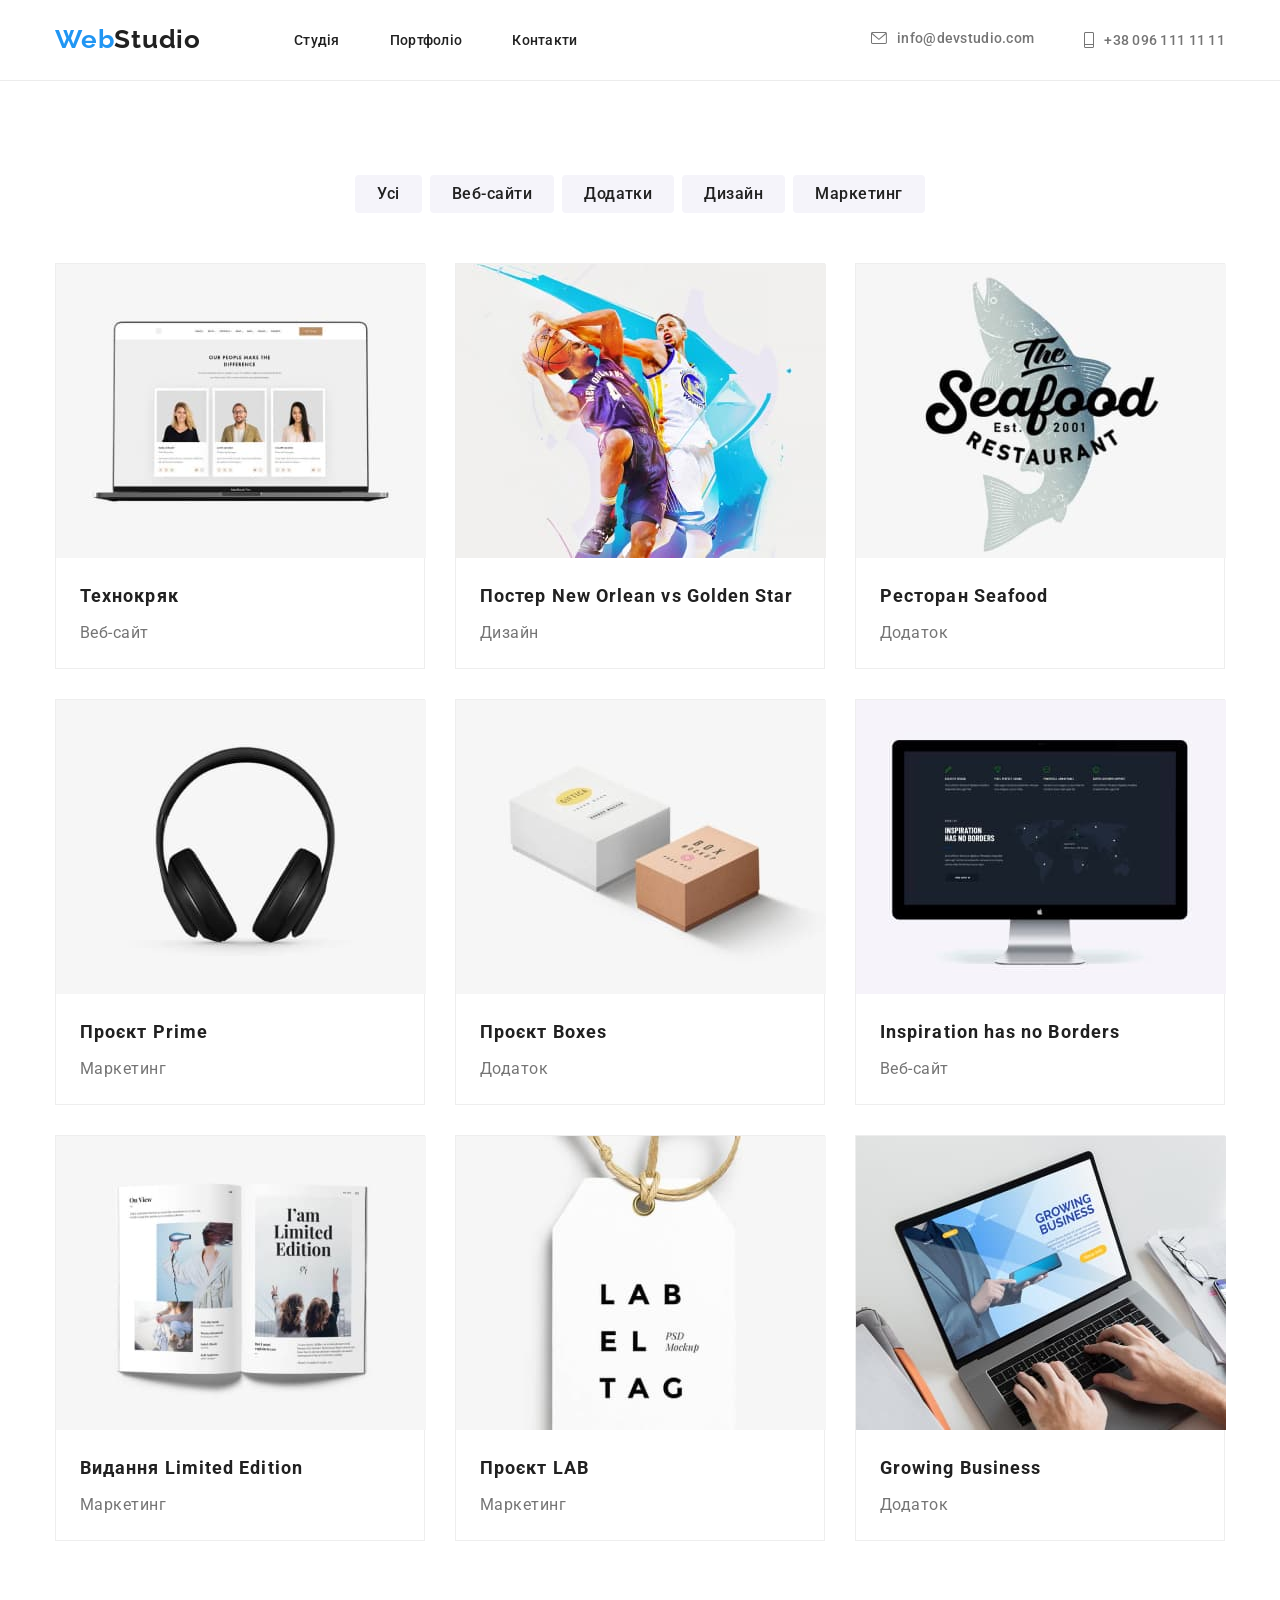
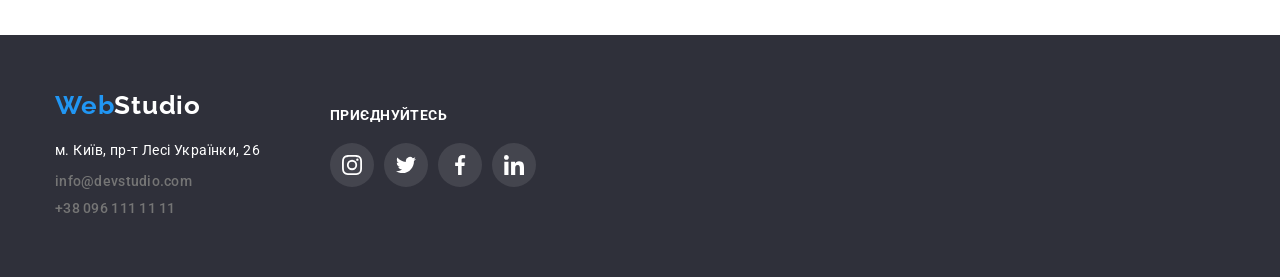
==== portfolio.html @ 26a6e017 "Створення перших файлів Присутній баг на першій сторінці з іконкою закривання модалки" ====
<!DOCTYPE html>
<html lang="uk">
  <head>
    <meta charset="UTF-8" />
    <meta http-equiv="X-UA-Compatible" content="IE=edge" />
    <meta name="viewport" content="width=device-width, initial-scale=1.0" />
    <link rel="preconnect" href="https://fonts.googleapis.com" />
    <link rel="preconnect" href="https://fonts.gstatic.com" crossorigin />
    <link
      href="https://fonts.googleapis.com/css2?family=Raleway:wght@700&family=Roboto:wght@400;500;700;900&display=swap"
      rel="stylesheet"
    />

    <title>Партфоліо</title>
    <link
      rel="stylesheet"
      href="https://cdnjs.cloudflare.com/ajax/libs/modern-normalize/1.1.0/modern-normalize.min.css"
    />
    <link rel="stylesheet" href="./css/style.css" />
  </head>
  <body>
    <!----------------------------------Шапка сайту---------------------------->
    <header class="header">
      <div class="container page-header">
        <a href="./index.html" class="logo"
          ><span class="web">Web</span>Studio</a
        >
        <nav class="site-nav">
          <ul class="list">
            <li class="nav-item">
              <a href="./index.html" class="link nav-link">Студія</a>
            </li>
            <li class="nav-item">
              <a href="./portfolio.html" class="link nav-link">Портфоліо</a>
            </li>
            <li class="nav-item">
              <a href="#" class="link nav-link">Контакти</a>
            </li>
          </ul>
        </nav>
        <ul class="contacts list">
          <li class="contacts-item">
            <a href="mailto:info@devstudio.com" class="contacts-link link">
              <svg class="icon-envelope" width="16" height="12">
                <use href="./images/symbol-defs.svg#envelope"></use>
              </svg>
              info@devstudio.com
            </a>
          </li>
          <li class="contacts-item">
            <a href="tel:+380961111111" class="contacts-link link">
              <svg class="icon-phone" width="10" height="16">
                <use href="./images/symbol-defs.svg#phone"></use>
              </svg>
              +38 096 111 11 11
            </a>
          </li>
        </ul>
      </div>
    </header>
    <!----------------------------------Основний контент---------------------------->
    <main>
      <!----------------------------------Портфоліо---------------------------->
      <h1 class="visually-hidden">Роботи студії</h1>
      <section class="portfolio section">
        <div class="container">
          <h2 class="visually-hidden">Фільтр робіт</h2>
          <ul class="portfolio-list list">
            <li class="portfolio-item">
              <a class="portfolio-link" href="#">Усі</a>
            </li>
            <li class="portfolio-item">
              <a class="portfolio-link" href="#">Веб-сайти</a>
            </li>
            <li class="portfolio-item">
              <a class="portfolio-link" href="#">Додатки</a>
            </li>
            <li class="portfolio-item">
              <a class="portfolio-link" href="#">Дизайн</a>
            </li>
            <li class="portfolio-item">
              <a class="portfolio-link" href="#">Маркетинг</a>
            </li>
          </ul>

          <!----------------------------------Приклад робіт---------------------------->
          <h2 class="visually-hidden">Приклад робіт</h2>

          <ul class="work-list list">
            <li class="work-item">
              <a class="work-link" href="#">
                <div class="thumb">
                  <img
                    class="work-photo"
                    src="./images/work-1.jpg"
                    alt="Приклад роботи веб-сайта"
                    width="370"
                    height="294"
                  />
                  <div class="overlay">
                    <p class="overlay-text">
                      Ресурс пропонує комплексні пропозиції з різним рівнем
                      функціоналу та сервісів. Все це дозволить відвідувачу
                      отримати вичерпні відомості про компанію чи приватну
                      особу.
                    </p>
                  </div>
                </div>
                <h3 class="work-title">Технокряк</h3>
                <p class="work-text">Веб-сайт</p>
              </a>
            </li>
            <li class="work-item">
              <a class="work-link" href="#">
                <div class="thumb">
                  <img
                    class="work-photo"
                    src="./images/work-2.jpg"
                    alt="Приклад роботи дизайна"
                    width="370"
                    height="294"
                  />
                  <div class="overlay">
                    <p class="overlay-text">
                      Ресурс пропонує комплексні пропозиції з різним рівнем
                      функціоналу та сервісів. Все це дозволить відвідувачу
                      отримати вичерпні відомості про компанію чи приватну
                      особу.
                    </p>
                  </div>
                </div>
                <h3 class="work-title">
                  Постер <span lang="en">New Orlean vs Golden Star</span>
                </h3>
                <p class="work-text">Дизайн</p>
              </a>
            </li>
            <li class="work-item">
              <a class="work-link" href="#">
                <div class="thumb">
                  <img
                    class="work-photo"
                    src="./images/work-3.jpg"
                    alt="Приклад роботи додатока"
                    width="370"
                    height="294"
                  />
                  <div class="overlay">
                    <p class="overlay-text">
                      Ресурс пропонує комплексні пропозиції з різним рівнем
                      функціоналу та сервісів. Все це дозволить відвідувачу
                      отримати вичерпні відомості про компанію чи приватну
                      особу.
                    </p>
                  </div>
                </div>
                <h3 class="work-title">
                  Ресторан <span lang="en">Seafood</span>
                </h3>
                <p class="work-text">Додаток</p>
              </a>
            </li>
            <li class="work-item">
              <a class="work-link" href="#">
                <div class="thumb">
                  <img
                    class="work-photo"
                    src="./images/work-4.jpg"
                    alt="Приклад роботи маркетинга"
                    width="370"
                    height="294"
                  />
                  <div class="overlay">
                    <p class="overlay-text">
                      Ресурс пропонує комплексні пропозиції з різним рівнем
                      функціоналу та сервісів. Все це дозволить відвідувачу
                      отримати вичерпні відомості про компанію чи приватну
                      особу.
                    </p>
                  </div>
                </div>
                <h3 class="work-title">Проєкт <span lang="en">Prime</span></h3>
                <p class="work-text">Маркетинг</p>
              </a>
            </li>
            <li class="work-item">
              <a class="work-link" href="#">
                <div class="thumb">
                  <img
                    class="work-photo"
                    src="./images/work-5.jpg"
                    alt="Приклад роботи додатока"
                    width="370"
                    height="294"
                  />
                  <div class="overlay">
                    <p class="overlay-text">
                      Ресурс пропонує комплексні пропозиції з різним рівнем
                      функціоналу та сервісів. Все це дозволить відвідувачу
                      отримати вичерпні відомості про компанію чи приватну
                      особу.
                    </p>
                  </div>
                </div>
                <h3 class="work-title">Проєкт <span lang="en">Boxes</span></h3>
                <p class="work-text">Додаток</p>
              </a>
            </li>
            <li class="work-item">
              <a class="work-link" href="#">
                <div class="thumb">
                  <img
                    class="work-photo"
                    src="./images/work-6.jpg"
                    alt="Приклад роботи"
                    width="370"
                  />
                  <div class="overlay">
                    <p class="overlay-text">
                      Ресурс пропонує комплексні пропозиції з різним рівнем
                      функціоналу та сервісів. Все це дозволить відвідувачу
                      отримати вичерпні відомості про компанію чи приватну
                      особу.
                    </p>
                  </div>
                </div>
                <h3 class="work-title" lang="en">Inspiration has no Borders</h3>
                <p class="work-text">Веб-сайт</p>
              </a>
            </li>
            <li class="work-item">
              <a class="work-link" href="#">
                <div class="thumb">
                  <img
                    class="work-photo"
                    src="./images/work-7.jpg"
                    alt="Приклад роботи дизайна"
                    width="370"
                    height="294"
                  />
                  <div class="overlay">
                    <p class="overlay-text">
                      Ресурс пропонує комплексні пропозиції з різним рівнем
                      функціоналу та сервісів. Все це дозволить відвідувачу
                      отримати вичерпні відомості про компанію чи приватну
                      особу.
                    </p>
                  </div>
                </div>
                <h3 class="work-title">
                  Видання <span lang="en">Limited Edition</span>
                </h3>
                <p class="work-text">Маркетинг</p>
              </a>
            </li>
            <li class="work-item">
              <a class="work-link" href="#">
                <div class="thumb">
                  <img
                    class="work-photo"
                    src="./images/work-8.jpg"
                    alt="Приклад роботи маркетинг"
                    width="370"
                    height="294"
                  />
                  <div class="overlay">
                    <p class="overlay-text">
                      Ресурс пропонує комплексні пропозиції з різним рівнем
                      функціоналу та сервісів. Все це дозволить відвідувачу
                      отримати вичерпні відомості про компанію чи приватну
                      особу.
                    </p>
                  </div>
                </div>
                <h3 class="work-title">Проєкт <span lang="en">LAB</span></h3>
                <p class="work-text">Маркетинг</p>
              </a>
            </li>
            <li class="work-item">
              <a class="work-link" href="#">
                <div class="thumb">
                  <img
                    class="work-photo"
                    src="./images/work-9.jpg"
                    alt="Приклад роботи додатока"
                    width="370"
                    height="294"
                  />
                  <div class="overlay">
                    <p class="overlay-text">
                      Ресурс пропонує комплексні пропозиції з різним рівнем
                      функціоналу та сервісів. Все це дозволить відвідувачу
                      отримати вичерпні відомості про компанію чи приватну
                      особу.
                    </p>
                  </div>
                </div>
                <h3 class="work-title" lang="en">Growing Business</h3>
                <p class="work-text">Додаток</p>
              </a>
            </li>
          </ul>
        </div>
      </section>
    </main>
    <!----------------------------------Футер---------------------------->
    <footer class="footer">
      <div class="container">
        <div>
          <a href="./index.html" class="logo footer-link"
            ><span class="web">Web</span>Studio</a
          >
          <address class="address">
            <ul class="address-list list">
              <li class="address-item">м. Київ, пр-т Лесі Українки, 26</li>
              <li class="contacts-item-footer">
                <a
                  class="contacts-link-footer link"
                  href="mailto:info@devstudio.com"
                  >info@devstudio.com</a
                >
              </li>
              <li class="contacts-item-footer">
                <a class="contacts-link-footer link" href="tel:+380961111111"
                  >+38 096 111 11 11</a
                >
              </li>
            </ul>
          </address>
        </div>
        <div class="footer-social-container">
          <h3 class="footer-social-title">приєднуйтесь</h3>
          <ul class="footer-social-list list">
            <li class="footer-social-item">
              <a href="" class="footer-social-link">
                <svg class="footer-social">
                  <use href="./images/symbol-defs.svg#instagram"></use>
                </svg>
              </a>
            </li>
            <li class="footer-link-item">
              <a href="" class="footer-social-link">
                <svg class="footer-social">
                  <use href="./images/symbol-defs.svg#twitter"></use>
                </svg>
              </a>
            </li>
            <li class="footer-link-item">
              <a href="" class="footer-social-link">
                <svg class="footer-social">
                  <use href="./images/symbol-defs.svg#facebook"></use>
                </svg>
              </a>
            </li>
            <li class="footer-link-item">
              <a href="" class="footer-social-link">
                <svg class="footer-social">
                  <use href="./images/symbol-defs.svg#linkedin"></use>
                </svg>
              </a>
            </li>
          </ul>
        </div>
      </div>
    </footer>
  </body>
</html>
---- css/style.css ----
/*  основний колір #212121 */
/* другорядний колір #757575 */
/* колір кнопки #2196F3 */
/* білий колір #FFFFFF */

:root {
  --main-color: #212121;
  --text-color: #757575;
  --accent-color: #2196f3;
}

body {
  font-family: 'Roboto', 'Open Sans';
  color: var(--main-color);
  background-color: #ffffff;
}

/* ---------------------------Утіліти --------------------*/

h1,
h2,
h3,
h4,
p,
ul {
  margin-top: 0px;
  margin-bottom: 0px;
  padding-left: 0px;
}

.section {
  padding-top: 94px;
  padding-bottom: 94px;
}

.list {
  list-style: none;
}

.visually-hidden {
  position: absolute;
  white-space: nowrap;
  width: 1px;
  height: 1px;
  overflow: hidden;
  border: 0;
  padding: 0;
  clip: rect(0 0 0 0);
  clip-path: inset(50%);
  margin: -1px;
}

.link {
  color: var(--main-color);
  text-decoration: none;
}

.container {
  width: 1200px;
  padding-left: 15px;
  padding-right: 15px;
  margin-left: auto;
  margin-right: auto;

  /* background-color: tomato; */
  /* outline: 2px solid tomato; */
}

/* ---------------------------Шапка --------------------*/

.header {
  border-bottom: 1px solid #ececec;
}

.page-header {
  display: flex;
  align-items: center;
}

.site-nav .list {
  display: flex;
  margin-left: 93px;
}

.nav-link,
.contacts-link {
  display: flex;
  padding-top: 32px;
  padding-bottom: 32px;
}

.web {
  font-weight: 700;
  font-size: 26px;
  line-height: 0.83;
  letter-spacing: 0.03em;
  color: var(--accent-color);
}

.logo {
  font-family: 'Raleway';
  font-weight: 700;
  font-size: 26px;
  line-height: 0.83;
  letter-spacing: 0.03em;
  color: var(--main-color);
  text-decoration: none;
}

.site-nav {
  font-weight: 500;
  font-size: 14px;
  line-height: 0.87;
  letter-spacing: 0.02em;
}

.nav-item:not(:last-child) {
  margin-right: 50px;
}

.contacts {
  display: flex;
  margin-left: auto;
}

.contacts-item + .contacts-item {
  margin-left: 50px;
}

.contacts-link,
.contacts-link-footer {
  font-weight: 500;
  font-size: 14px;
  line-height: 0.87;
  letter-spacing: 0.02em;
  color: var(--text-color);
  align-items: center;
}

.link:hover,
.link:focus {
  color: var(--accent-color);
  outline: transparent;
}

.icon-envelope,
.icon-phone {
  margin-right: 10px;
  fill: currentColor;
}

/* ---------------------------герой --------------------*/

.hero,
.footer {
  background-color: #2f303a;
}

.hero {
  padding-left: 15px;
  padding-right: 15px;
  background-image: linear-gradient(
      rgba(47, 48, 58, 0.4),
      rgba(47, 48, 58, 0.4)
    ),
    url(../images/hero.jpg);
  background-size: cover;
  background-repeat: no-repeat;
  background-position: center;
  min-width: 1600px;
  height: 600px;
  text-align: center;
}

.hero-container {
  width: 696px;
  margin-left: auto;
  margin-right: auto;
  padding-top: 200px;
}

.hero-title {
  margin-bottom: 50px;

  font-weight: 900;
  font-size: 44px;
  line-height: 1.36;
  letter-spacing: 0.06em;
  text-transform: uppercase;
  color: #ffffff;
}

.hero-btn {
  padding: 10px 32px;
  font-family: inherit;
  font-weight: 700;
  font-size: 16px;
  line-height: 1.87;
  letter-spacing: 0.06em;
  color: #ffffff;
  background-color: var(--accent-color);
  box-shadow: 0px 4px 4px rgba(0, 0, 0, 0.15);
  border-radius: 4px;
  border: none;
  cursor: pointer;
}

/* ---------------------------переваги студії --------------------*/
.benefits {
  background-color: #ffffff;
}

.benefits-list {
  display: flex;
}

.benefits-item:not(:last-child) {
  margin-right: 30px;
}

.benefits-item::before {
  content: '';
  display: block;
  height: 120px;
  background-color: #f5f4fa;
  background-position: center;
  background-size: 70px 70px;
  background-repeat: no-repeat;
  margin-bottom: 30px;
}

.icon-antenna::before {
  background-image: url('../images/antenna.png');
}

.icon-clock::before {
  background-image: url(../images/clock.png);
}

.icon-diagram::before {
  background-image: url('../images/diagram.png');
}

.icon-astronaut::before {
  background-image: url('../images/astronaut.png');
}

.benefits-title {
  font-weight: 700;
  font-size: 14px;
  line-height: 1.14;
  letter-spacing: 0.03em;
  text-transform: uppercase;
  margin-bottom: 10px;
}

.benefits-text {
  font-weight: 400;
  font-size: 14px;
  line-height: 1.71;
  letter-spacing: 0.03em;
  color: var(--text-color);
}

.example-img {
  display: block;
}
/* ---------------------------приклади робіт --------------------*/

.example-title,
.team-title {
  font-weight: 700;
  font-size: 36px;
  line-height: 1.17;
  letter-spacing: 0.03em;
  text-align: center;
  margin-bottom: 50px;
}

.example-list {
  display: flex;
  margin-right: 30px;
}

.example-item:not(:last-child) {
  margin-right: 30px;
}

.example-item {
  width: 370px;
  padding-bottom: 94px;
}

.example-link {
  position: relative;
  display: block;
}

.example-img {
  display: block;
}

.example-work {
  position: absolute;
  bottom: 0;

  width: 100%;
  height: 70px;

  background-color: rgba(47, 48, 58, 0.8);
}

.example-work-text {
  margin-top: 27px;
  font-weight: 700;
  font-size: 14px;
  line-height: calc(16 / 14);
  text-align: center;
  letter-spacing: 0.03em;
  text-transform: uppercase;
  color: #ffffff;
}

/* ---------------------------наша команда --------------------*/
.team .container {
}

.team {
  background-color: #f5f4fa;
}

.team-title {
}

.team-list {
  display: flex;
  padding-bottom: 94px;
}
.tem-list:not(:last-child) {
  margin-right: 30px;
}

.team-item {
  background-color: #ffffff;

  box-shadow: 0px 1px 3px rgba(0, 0, 0, 0.12), 0px 1px 1px rgba(0, 0, 0, 0.14),
    0px 2px 1px rgba(0, 0, 0, 0.2);
  border-radius: 0px 0px 4px 4px;
}
.team-item:not(:last-child) {
  margin-right: 30px;
}

.team-img {
  margin-bottom: 30px;
  display: block;
}

.team-name {
  font-weight: 500;
  font-size: 16px;
  line-height: calc(19 / 16);
  letter-spacing: 0.03em;
  text-align: center;
  margin-bottom: 10px;
}

.team-job {
  margin-bottom: 16px;

  font-weight: 400;
  font-size: 16px;
  line-height: calc(19 / 16);
  letter-spacing: 0.03em;
  color: var(--text-color);
  text-align: center;
}

.team-social-list {
  display: flex;
  justify-content: center;
  padding-bottom: 30px;
}
.team-social-item {
}

.team-social-item:not(:last-child) {
  margin-right: 10px;
}

.team-social-link {
  display: flex;
  justify-content: center;
  align-items: center;
  width: 44px;
  height: 44px;
  border-radius: 50%;
}

.icon-social {
  fill: #afb1b8;
  height: 44px;
  padding: 12px;
}

.icon-social:hover {
  fill: #ffffff;
}

.team-social-link:hover,
.footer-social-link:hover {
  background-color: var(--accent-color);
}

/* ---------------------------Постійні клієнти --------------------*/

.partner-list {
  display: flex;
  align-items: center;
}

.partner-item {
  width: 170px;
  border: 1px solid #afb1b8;
  border-radius: 4px;
}

.partner-item:hover {
  border-color: var(--accent-color);
}

.partner-item:not(:last-child) {
  margin-right: 30px;
}

.partner-link {
  display: flex;
  width: 170px;
  height: 92px;
  justify-content: center;
  align-items: center;
  text-decoration: none;
}
.icon-logo {
  fill: #afb1b8;
  padding: 16px 32px;
}

.icon-logo:hover {
  fill: var(--accent-color);
}

/* ---------------------------Футер --------------------*/

.footer .container {
  padding-top: 60px;
  padding-bottom: 60px;
  display: flex;
}

.footer-link {
  color: #ffffff;
}

.address {
  margin-top: 20px;
  font-style: normal;
}

.contacts-item-footer:not(:last-child) {
  margin-bottom: 9px;
}

.address-item {
  display: inline-block;
  margin-bottom: 9px;
  font-weight: 400;
  font-size: 14px;
  line-height: 1.71;
  letter-spacing: 0.03em;
  color: #ffffff;
}

.footer-social-title {
  padding-top: 12px;
  text-transform: uppercase;
  font-size: 14px;
  line-height: calc(16 / 14);
  letter-spacing: 0.03em;
  color: #ffffff;
}

.footer-social-container {
  margin-left: 70px;
}

.footer-social-title {
  margin-bottom: 20px;
}

.footer-social-list {
  display: flex;
  justify-content: center;
}

.footer-social-link {
  margin-right: 10px;
  width: 44px;
  height: 44px;
  background: rgba(255, 255, 255, 0.1);
  display: flex;
  align-items: center;
  justify-content: center;
  border-radius: 50%;
}

.footer-social {
  fill: #ffffff;
  padding: 12px;
}

/* ---------------------------Модалка --------------------*/

.backdrop {
  position: fixed;
  top: 0;
  left: 0;

  width: 100%;
  height: 100%;

  background-color: rgba(0, 0, 0, 0.2);
}

.is-hidden {
  opacity: 0;
  pointer-events: none;
}

.modal {
  position: absolute;
  top: 50%;
  left: 50%;
  transform: translate(-50%, -50%);

  width: 528px;
  height: 521px;

  background-color: #ffffff;
}

.modal-btn {
  display: flex;
  margin-top: 8px;
  margin-right: 8px;
  margin-left: auto;

  width: 30px;
  height: 30px;

  border-radius: 50%;
  border: 1px solid rgba(0, 0, 0, 0.1);
  background-color: #ffffff;
  align-items: center;
  cursor: pointer;
}

.icon-close-modal {
  padding: 6px;
  width: 18px;
  height: 18px;

  fill: #000000;
}
/* ---------------------------Друга сторінка --------------------*/

/* ---------------------------Портфоліо --------------------*/

.portfolio-list {
  display: flex;
  justify-content: center;
  margin-bottom: 50px;
}
.portfolio-item + .portfolio-item {
  margin-left: 8px;
}

.portfolio-link {
  display: block;
  border-radius: 4px;
  height: 38px;
  padding: 6px 22px;

  text-align: center;
  font-weight: 500;
  font-size: 16px;
  line-height: 1.62;
  letter-spacing: 0.03em;
  color: var(--main-color);
  background-color: #f5f4fa;
  text-decoration: none;
}

.portfolio-link:hover,
.portfolio-link:focus {
  background-color: var(--accent-color);
  color: #ffffff;
  border: transparent;
}

/* ---------------------------Приклад робіт --------------------*/

.work-list {
  display: flex;
  flex-wrap: wrap;
}

.work-item {
  width: calc((100% - 60px) / 3);
  border: 1px solid #eeeeee;
}

.work-item:not(:nth-child(3n)) {
  margin-right: 30px;
}

.work-item:not(:nth-last-child(-n + 3)) {
  margin-bottom: 30px;
}

.work-item:hover {
  border: 1px solid #eeeeee;
  box-shadow: 0px 1px 1px rgba(0, 0, 0, 0.12), 0px 4px 4px rgba(0, 0, 0, 0.06),
    1px 4px 6px rgba(0, 0, 0, 0.16);
}

.work-title {
  margin-bottom: 4px;

  margin-left: 24px;
  font-size: 18px;
  line-height: calc(36 / 18);
  letter-spacing: 0.06em;
  color: var(--main-color);
}

.work-text {
  padding-bottom: 20px;
  margin-left: 24px;
  font-size: 16px;
  line-height: 1.88;
  letter-spacing: 0.03em;
  color: var(--text-color);
}

.work-link {
  text-decoration: none;
}

.work-link:hover,
.work-link:focus {
  outline: transparent;
}

.thumb {
  position: relative;
}

.work-photo {
  margin-bottom: 20px;
  display: block;
}

.overlay {
  position: absolute;
  top: 0;

  width: 100%;
  height: 100%;

  background-color: var(--accent-color);
  opacity: 0;
}

.overlay:hover {
  opacity: 1;
}

.overlay-text {
  padding: 63px 24px;
  font-weight: 400;
  font-size: 18px;
  line-height: calc(28 / 18);

  letter-spacing: 0.03em;

  color: #ffffff;
}
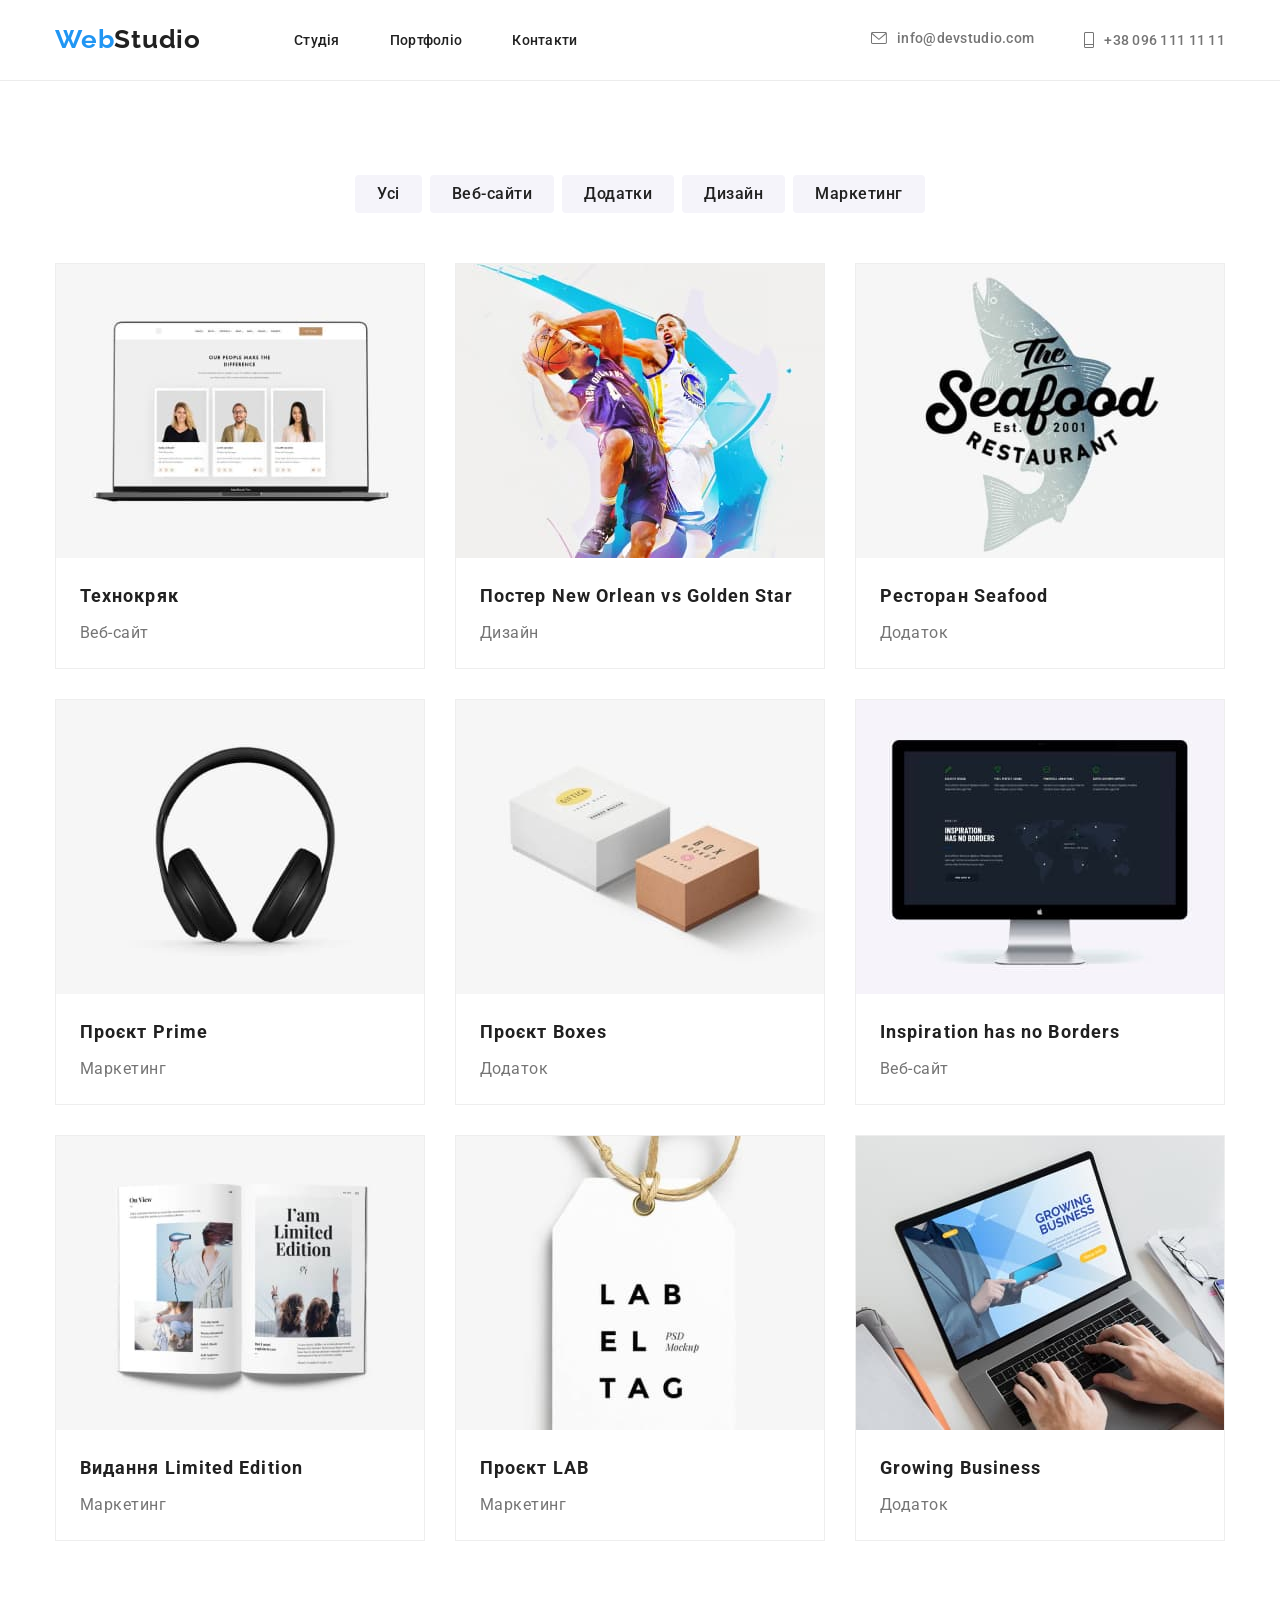
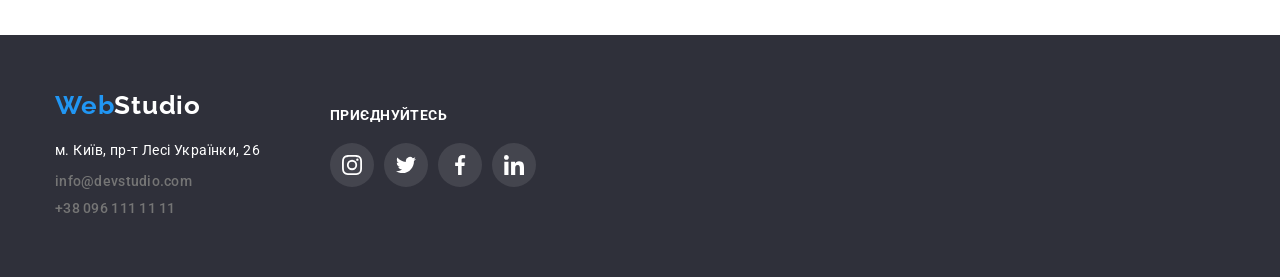
==== commit 4e33585f: "Фіксить фокус на обох сторінках" ====
--- a/portfolio.html
+++ b/portfolio.html
@@ -22,7 +22,7 @@
     <!----------------------------------Шапка сайту---------------------------->
     <header class="header">
       <div class="container page-header">
-        <a href="./index.html" class="logo"
+        <a href="./index.html" class="logo link-focus"
           ><span class="web">Web</span>Studio</a
         >
         <nav class="site-nav">
@@ -307,7 +307,7 @@
     <footer class="footer">
       <div class="container">
         <div>
-          <a href="./index.html" class="logo footer-link"
+          <a href="./index.html" class="logo footer-link link-focus"
             ><span class="web">Web</span>Studio</a
           >
           <address class="address">
--- a/css/style.css
+++ b/css/style.css
@@ -55,6 +55,10 @@
   text-decoration: none;
 }
 
+.link-focus {
+  outline: transparent;
+}
+
 .container {
   width: 1200px;
   padding-left: 15px;
@@ -167,7 +171,7 @@
   background-size: cover;
   background-repeat: no-repeat;
   background-position: center;
-  min-width: 1600px;
+  max-width: 1600px;
   height: 600px;
   text-align: center;
 }
@@ -205,6 +209,13 @@
   cursor: pointer;
 }
 
+.hero-btn:hover,
+.hero-btn:focus {
+  background-color: #188ce8;
+  box-shadow: 0px 4px 4px rgba(0, 0, 0, 0.15);
+  outline: transparent;
+}
+
 /* ---------------------------переваги студії --------------------*/
 .benefits {
   background-color: #ffffff;
@@ -262,9 +273,7 @@
   color: var(--text-color);
 }
 
-.example-img {
-  display: block;
-}
+
 /* ---------------------------приклади робіт --------------------*/
 
 .example-title,
@@ -403,13 +412,21 @@
   padding: 12px;
 }
 
-.icon-social:hover {
+.icon-social:hover,
+.icon-social:focus {
   fill: #ffffff;
 }
 
+.team-social-link:focus .icon-social {
+  fill: #ffffff;
+}
+
 .team-social-link:hover,
-.footer-social-link:hover {
+.team-social-link:focus,
+.footer-social-link:hover,
+.footer-social-link:focus {
   background-color: var(--accent-color);
+  outline: transparent;
 }
 
 /* ---------------------------Постійні клієнти --------------------*/
@@ -551,9 +568,12 @@
 
 .modal-btn {
   display: flex;
+  justify-content: center;
+  align-items: center;
   margin-top: 8px;
   margin-right: 8px;
   margin-left: auto;
+  padding: 0;
 
   width: 30px;
   height: 30px;
@@ -561,17 +581,18 @@
   border-radius: 50%;
   border: 1px solid rgba(0, 0, 0, 0.1);
   background-color: #ffffff;
-  align-items: center;
   cursor: pointer;
 }
 
 .icon-close-modal {
   padding: 6px;
-  width: 18px;
-  height: 18px;
-
   fill: #000000;
 }
+
+.icon-close-modal:hover {
+  fill: var(--accent-color);
+}
+
 /* ---------------------------Друга сторінка --------------------*/
 
 /* ---------------------------Портфоліо --------------------*/
@@ -581,6 +602,7 @@
   justify-content: center;
   margin-bottom: 50px;
 }
+
 .portfolio-item + .portfolio-item {
   margin-left: 8px;
 }
@@ -605,7 +627,7 @@
 .portfolio-link:focus {
   background-color: var(--accent-color);
   color: #ffffff;
-  border: transparent;
+  outline: transparent;
 }
 
 /* ---------------------------Приклад робіт --------------------*/
@@ -655,6 +677,8 @@
 
 .work-link {
   text-decoration: none;
+
+  transition: translateY(0) 5000ms cubic-bezier(0.4, 0, 0.2, 1);
 }
 
 .work-link:hover,
@@ -663,26 +687,31 @@
 }
 
 .thumb {
+  margin-bottom: 20px;
   position: relative;
+  overflow: hidden;
 }
 
 .work-photo {
-  margin-bottom: 20px;
   display: block;
 }
 
 .overlay {
   position: absolute;
   top: 0;
+  left: 0;
+  transform: translateY(100%);
 
   width: 100%;
   height: 100%;
 
   background-color: var(--accent-color);
-  opacity: 0;
-}
-
-.overlay:hover {
+
+  /* opacity: 0; */
+}
+
+.work-link:hover .overlay {
+  transform: translateY(0);
   opacity: 1;
 }
 
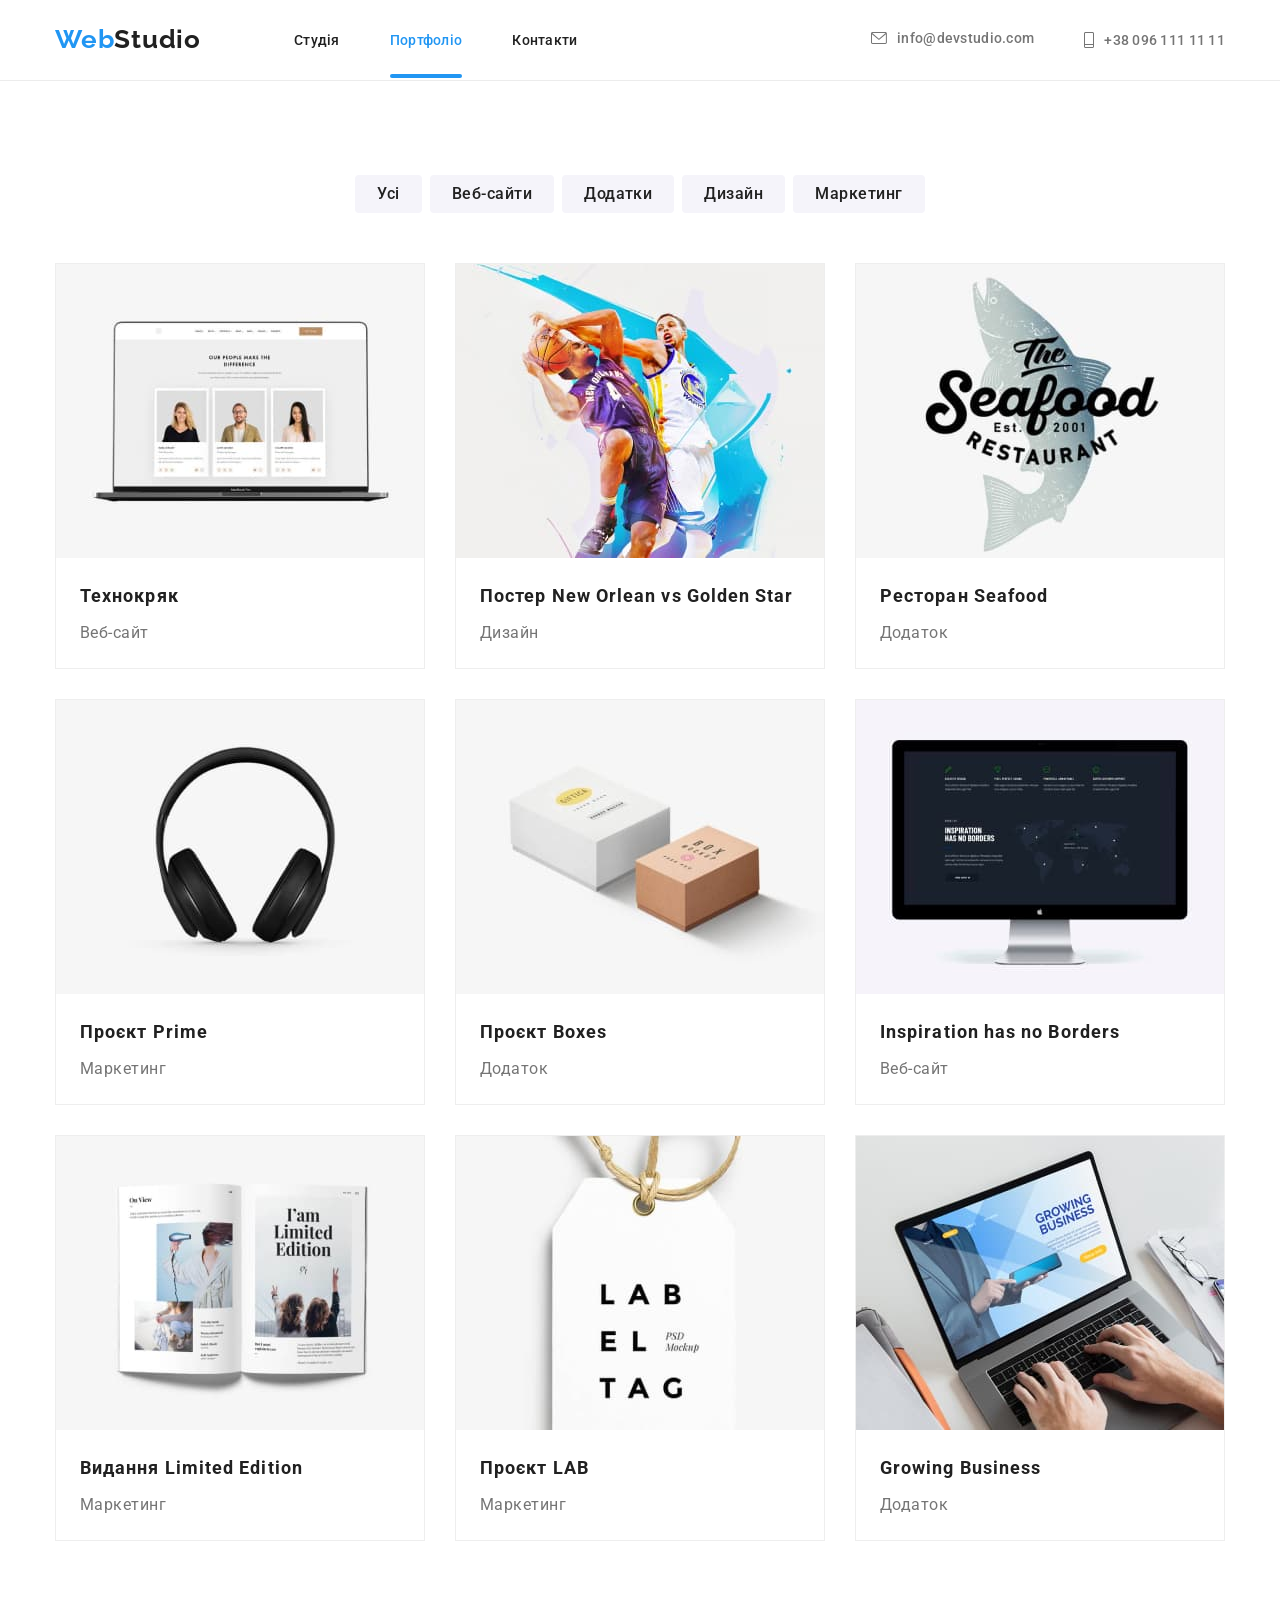
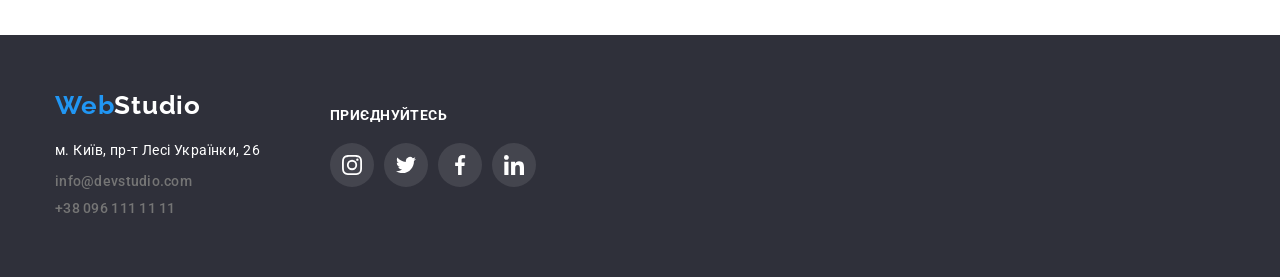
==== commit d6a2a560: "добавляє підкреслення до сторінок" ====
--- a/portfolio.html
+++ b/portfolio.html
@@ -31,7 +31,7 @@
               <a href="./index.html" class="link nav-link">Студія</a>
             </li>
             <li class="nav-item">
-              <a href="./portfolio.html" class="link nav-link">Портфоліо</a>
+              <a href="./portfolio.html" class="link nav-link activ">Портфоліо</a>
             </li>
             <li class="nav-item">
               <a href="#" class="link nav-link">Контакти</a>
--- a/css/style.css
+++ b/css/style.css
@@ -86,11 +86,32 @@
   margin-left: 93px;
 }
 
+.nav-item {
+  position: relative;
+}
+
 .nav-link,
 .contacts-link {
   display: flex;
   padding-top: 32px;
   padding-bottom: 32px;
+}
+
+.activ {
+  color: var(--accent-color);
+}
+
+.activ::after {
+  content: '';
+  position: absolute;
+  left: 0;
+  bottom: 0;
+
+  width: 100%;
+  height: 4px;
+
+  background-color: var(--accent-color);
+  border-radius: 2px;
 }
 
 .web {
@@ -161,6 +182,8 @@
 }
 
 .hero {
+  margin-left: auto;
+  margin-right: auto;
   padding-left: 15px;
   padding-right: 15px;
   background-image: linear-gradient(
@@ -184,7 +207,7 @@
 }
 
 .hero-title {
-  margin-bottom: 50px;
+  margin-bottom: 30px;
 
   font-weight: 900;
   font-size: 44px;
@@ -273,7 +296,6 @@
   color: var(--text-color);
 }
 
-
 /* ---------------------------приклади робіт --------------------*/
 
 .example-title,
@@ -707,12 +729,13 @@
 
   background-color: var(--accent-color);
 
-  /* opacity: 0; */
-}
-
-.work-link:hover .overlay {
+  transition: transform 250ms cubic-bezier(0.4, 0, 0.2, 1);
+}
+
+.work-link:hover .overlay,
+.work-link:focus .overlay {
   transform: translateY(0);
-  opacity: 1;
+  /* opacity: 1; */
 }
 
 .overlay-text {
